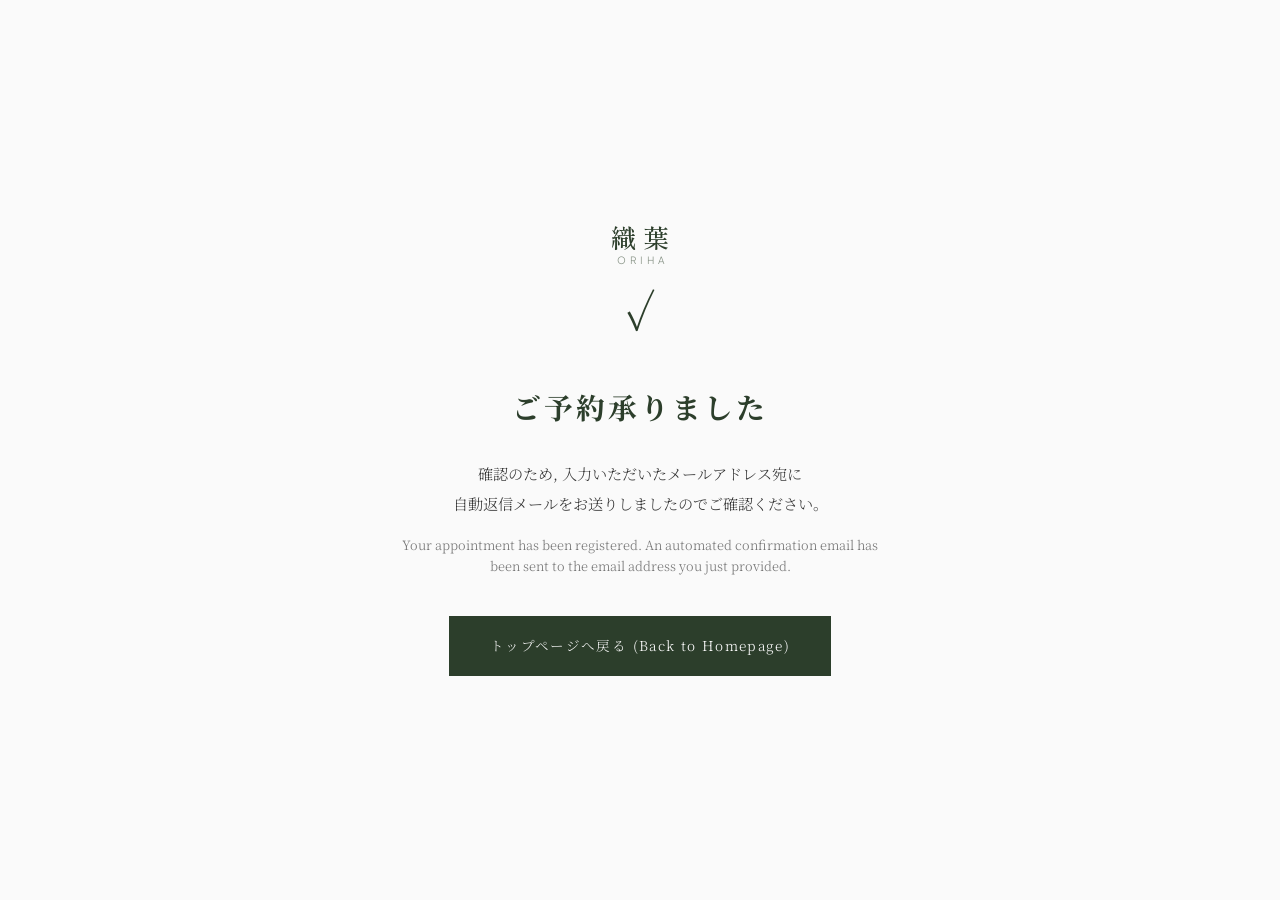
==== thanks.html @ b73971f9 "Add files via upload" ====
<!DOCTYPE html>
<html lang="ja">

<head>
    <meta charset="UTF-8">
    <meta name="viewport" content="width=device-width, initial-scale=1.0">
    <title>ご予約ありがとうございます | 織葉 ORIHA </title>
    <link rel="stylesheet" href="style.css">
    <link rel="preconnect" href="https://fonts.googleapis.com">
    <link rel="preconnect" href="https://fonts.gstatic.com" crossorigin>
    <link
        href="https://fonts.googleapis.com/css2?family=Noto+Serif+JP:wght@300;400;500&family=Shippori+Mincho:wght@400;500;600&family=Cormorant+Garamond:ital,wght@0,300;0,400;1,300&family=Plus+Jakarta+Sans:wght@300;400&display=swap"
        rel="stylesheet">
</head>

<body>

    <div class="thanks-container">
        <div class="brand-logo">
            <span class="logo-kanji">織葉</span>
            <span class="logo-romaji">ORIHA</span>
        </div>
        <div class="thanks-content">
            <!-- Biểu tượng xác nhận hoặc Logo nhỏ của Atelier nếu muốn -->
            <div class="thanks-icon">✓</div>

            <h2>ご予約承りました</h2>
            <p class="thanks-text">
                <!-- ご予約を受け付けいたしました。<br> -->
                確認のため, 入力いただいたメールアドレス宛に<br>
                自動返信メールをお送りしましたのでご確認ください。
            </p>
            <p class="thanks-subtext">
                Your appointment has been registered. An automated confirmation email has been sent to the email address
                you just provided.
                <!-- Hệ thống đã ghi nhận lịch hẹn của bạn. Một email xác nhận tự động đã được gửi đến địa chỉ email bạn vừa cung cấp. -->
            </p>

            <!-- 🌟 Nút bấm quay trở lại trang chủ -->
            <a href="index.html" class="back-home-btn">トップページへ戻る (Back to Homepage)</a>
        </div>
    </div>
</body>

</html>
---- style.css ----
@charset "UTF-8";

:root {
    --cream: #FAFAFA;
    --cream-warm: #F2EDE6;
    --green-deep: #2C3E2B;
    --green-mid: #3d5c3a;
    --green-light: #c8d8c4;
    --green-pale: #e8f0e6;
    --gold: #9A7B4F;
    --text-dark: #1a2218;
    --text-mid: #4a5c48;
    --text-light: #7a8f78;
    --border: rgba(44, 62, 43, 0.15);
}

* {
    margin: 0;
    padding: 0;
    box-sizing: border-box;
}

html {
    scroll-behavior: smooth;
}

body {
    background: var(--cream);
    color: var(--text-dark);
    font-family: 'Noto Serif JP', serif;
    font-weight: 300;
    line-height: 1.9;
    overflow-x: hidden;
}

/* ── FADE-IN ANIMATION ── */
.fade-up {
    opacity: 0;
    transform: translateY(30px);
    transition: opacity 0.9s cubic-bezier(0.22, 1, 0.36, 1), transform 0.9s cubic-bezier(0.22, 1, 0.36, 1);
}

.fade-up.visible {
    opacity: 1;
    transform: translateY(0);
}

.fade-up.delay-1 {
    transition-delay: 0.15s;
}

.fade-up.delay-2 {
    transition-delay: 0.30s;
}

.fade-up.delay-3 {
    transition-delay: 0.45s;
}

.fade-up.delay-4 {
    transition-delay: 0.60s;
}

/* ── NAV ── */
nav {
    position: fixed;
    top: 0;
    width: 100%;
    z-index: 100;
    padding: 1.4rem 3rem;
    display: flex;
    justify-content: space-between;
    align-items: center;
    background: rgba(250, 250, 250, 0.88);
    backdrop-filter: blur(12px);
    border-bottom: 0.5px solid var(--border);
    transition: padding 0.4s;
}

nav.scrolled {
    padding: 1rem 5rem;
}

/* .nav-logo {
    font-family: 'Shippori Mincho', serif;
    font-size: 1.4rem;
    font-weight: 600;
    color: var(--green-deep);
    letter-spacing: 0.15em;
    text-decoration: none;
} */
nav a {
    text-decoration: none;
}

.brand-logo {
    display: flex;
    flex-direction: column;
    /* Xếp chữ Kanji ở trên, chữ Romaji ở dưới */
    align-items: center;
    line-height: 1;
}

.logo-kanji {
    font-family: 'Shippori Mincho', serif;
    font-size: 26px;
    font-weight: 500;
    color: var(--green-deep);
    letter-spacing: 0.25em;
    /* Khoảng cách giữa các chữ rộng ra tạo sự sang trọng */
    margin-right: -0.25em;
    /* Bù trừ khoảng trống của chữ cuối cùng để căn giữa chuẩn */
}

.logo-romaji {
    font-family: 'Plus Jakarta Sans', sans-serif;
    font-size: 10px;
    font-weight: 300;
    color: var(--text-mid);
    letter-spacing: 0.4em;
    /* Chữ tiếng Anh kéo giãn rộng để tạo nét hiện đại */
    margin-top: 5px;
    opacity: 0.7;
    margin-right: -0.4em;
}

.nav-links {
    display: flex;
    gap: 2.5rem;
    list-style: none;
}

.nav-links a {
    font-family: 'Noto Serif JP', serif;
    font-size: 0.78rem;
    font-weight: 400;
    color: var(--text-mid);
    text-decoration: none;
    letter-spacing: 0.12em;
    transition: color 0.3s;
    position: relative;
}

.nav-links a:hover {
    color: var(--green-deep);
}

.nav-links a::after {
    content: '';
    position: absolute;
    bottom: -5px;
    left: 0;
    width: 0;
    height: 0.5px;
    background-color: var(--gold);
    transition: 0.3s;
}


.nav-links a:hover::after {
    width: 100%;
}

/* ── HERO ── */
#hero {
    min-height: 100vh;
    display: grid;
    grid-template-columns: 1fr 1fr;
    background: var(--cream-warm);
    position: relative;
    overflow: hidden;
}

.hero-image-side {
    position: relative;
    background: linear-gradient(160deg, #d6dfd4 0%, #b8cdb5 40%, #2C3E2B 100%);
    overflow: hidden;
}

.hero-image-placeholder {
    position: absolute;
    inset: 0;
    display: flex;
    align-items: center;
    justify-content: center;
}

.hero-silk-shape {
    width: 280px;
    height: 480px;
    background: linear-gradient(140deg, rgba(255, 255, 255, 0.55) 0%, rgba(200, 216, 196, 0.4) 50%, rgba(255, 255, 255, 0.2) 100%);
    border-radius: 40% 60% 55% 45% / 60% 40% 60% 40%;
    position: absolute;
    top: 50%;
    left: 50%;
    transform: translate(-50%, -52%);
    backdrop-filter: blur(2px);
}

.hero-texture {
    position: absolute;
    inset: 0;
    background: repeating-linear-gradient(90deg,
            transparent,
            transparent 3px,
            rgba(255, 255, 255, 0.04) 3px,
            rgba(255, 255, 255, 0.04) 4px), repeating-linear-gradient(0deg,
            transparent,
            transparent 3px,
            rgba(255, 255, 255, 0.03) 3px,
            rgba(255, 255, 255, 0.03) 4px);
}

.hero-decorative-text {
    position: absolute;
    bottom: 3rem;
    left: 2rem;
    font-family: 'Cormorant Garamond', serif;
    font-style: italic;
    font-size: 0.85rem;
    color: rgba(255, 255, 255, 0.6);
    letter-spacing: 0.18em;
    writing-mode: vertical-rl;
    text-orientation: mixed;
}

.hero-content {
    text-align: center;
    /* display: flex;
    flex-direction: column;
    justify-content: center;
    align-items: center; */
    padding: 8rem 5rem 6rem 4.5rem;
}

.hero-eyebrow {
    font-family: 'Cormorant Garamond', serif;
    font-size: 0.8rem;
    letter-spacing: 0.35em;
    color: var(--gold);
    margin-bottom: 2rem;
    text-transform: uppercase;
}

.hero-title {
    font-family: 'Shippori Mincho', serif;
    font-size: clamp(3.5rem, 5.5vw, 6rem);
    font-weight: 600;
    color: var(--green-deep);
    line-height: 1.1;
    letter-spacing: 0.05em;
    margin-bottom: 2.5rem;
}

.hero-tagline {
    font-family: 'Shippori Mincho', serif;
    font-size: 1.15rem;
    font-weight: 500;
    color: var(--text-mid);
    letter-spacing: 0.25em;
    margin-bottom: 1.2rem;
    position: relative;
    padding-left: 1.5rem;
}

.hero-title::after {
    content: '';
    position: absolute;
    bottom: -2rem;
    left: 50%;
    transform: translateX(-50%);
    width: 6rem;
    height: 0.5px;
    background: var(--gold);
}

.hero-sub {
    font-size: 0.82rem;
    color: var(--text-light);
    letter-spacing: 0.1em;
    margin-bottom: 3.5rem;
    line-height: 2;
}

.hero-cta {
    display: inline-flex;
    align-items: center;
    gap: 1rem;
    background: var(--green-deep);
    color: var(--cream);
    text-decoration: none;
    font-family: 'Noto Serif JP', serif;
    font-size: 0.8rem;
    letter-spacing: 0.18em;
    padding: 1rem 2.2rem;
    border: 1px solid var(--green-deep);
    transition: all 0.3;
    align-self: flex-start;
}

.hero-cta:hover {
    background: transparent;
    color: var(--green-deep);
}

.hero-cta-arrow {
    font-size: 1.1rem;
    transition: transform 0.3s;
}

.hero-cta:hover .hero-cta-arrow {
    transform: translateX(5px);
}

.hero-scroll-hint {
    position: absolute;
    bottom: 2.5rem;
    right: 4rem;
    display: flex;
    flex-direction: column;
    align-items: center;
    gap: 0.5rem;
    font-size: 0.65rem;
    letter-spacing: 0.2em;
    color: var(--text-light);
    text-transform: uppercase;
}

.scroll-line {
    width: 0.5px;
    height: 60px;
    background: linear-gradient(to bottom, var(--gold), transparent);
    animation: scrollAnim 2s ease-in-out infinite;
}

@keyframes scrollAnim {
    0% {
        transform: scaleY(0);
        transform-origin: top;
    }

    50% {
        transform: scaleY(1);
        transform-origin: top;
    }

    51% {
        transform: scaleY(1);
        transform-origin: bottom;
    }

    100% {
        transform: scaleY(0);
        transform-origin: bottom;
    }
}

/* ── SECTION SHARED ── */
section {
    padding: 7rem 0;
}

.section-inner {
    max-width: 1100px;
    margin: 0 auto;
    padding: 0 3rem;
}

.section-label {
    font-family: 'Cormorant Garamond', serif;
    font-size: 0.78rem;
    font-style: italic;
    letter-spacing: 0.3em;
    color: var(--gold);
    margin-bottom: 1.5rem;
    display: flex;
    align-items: center;
    gap: 1rem;
}

.section-label::after {
    content: '';
    flex: 1;
    max-width: 60px;
    height: 0.5px;
    background: var(--gold);
    opacity: 0.6;
}

.section-title {
    font-family: 'Shippori Mincho', serif;
    font-size: clamp(1.8rem, 3vw, 2.6rem);
    font-weight: 500;
    color: var(--green-deep);
    letter-spacing: 0.08em;
    line-height: 1.4;
    margin-bottom: 2rem;
}

/* ── ABOUT ── */
#about {
    background: var(--green-deep);
    color: var(--cream);
}

#about .section-inner {
    display: grid;
    grid-template-columns: 1fr 1fr;
    gap: 6rem;
    align-items: center;
}

#about .section-label {
    color: var(--green-light);
}

#about .section-label::after {
    background: var(--green-light);
}

#about .section-title {
    color: var(--cream);
}

.about-text {
    font-size: 0.9rem;
    line-height: 2.2;
    color: rgba(250, 250, 250, 0.78);
    letter-spacing: 0.05em;
}

.about-text p+p {
    margin-top: 1.2em;
}

.about-visual {
    position: relative;
}

.about-frame {
    aspect-ratio: 3/4;
    background: linear-gradient(140deg, var(--green-mid) 0%, #1a2a19 100%);
    position: relative;
    overflow: hidden;
}

.about-frame-inner {
    position: absolute;
    inset: 1.5rem;
    border: 0.5px solid rgba(200, 216, 196, 0.25);
}

.about-frame-decoration {
    position: absolute;
    bottom: -1.5rem;
    right: -1.5rem;
    width: 120px;
    height: 120px;
    border: 0.5px solid var(--gold);
    opacity: 0.4;
}

.about-quote {
    position: absolute;
    bottom: 3rem;
    left: 3rem;
    right: 3rem;
    font-family: 'Shippori Mincho', serif;
    font-size: 1.1rem;
    color: rgba(255, 255, 255, 0.65);
    letter-spacing: 0.15em;
    line-height: 2;
}

.about-stat {
    margin-top: 2.5rem;
    display: flex;
    gap: 2rem;
}

.stat-item {
    border-top: 0.5px solid rgba(200, 216, 196, 0.3);
    padding-top: 1rem;
}

.stat-number {
    font-family: 'Cormorant Garamond', serif;
    font-size: 2.2rem;
    color: var(--green-light);
    line-height: 1;
}

.stat-label {
    font-size: 0.72rem;
    color: rgba(255, 255, 255, 0.45);
    letter-spacing: 0.15em;
    margin-top: 0.3rem;
}

/* ── COLLECTION ── */
#collection {
    background: var(--cream-warm);
}

#collection .section-inner>.section-label,
#collection .section-inner>.section-title {
    max-width: 600px;
}

.collection-header {
    display: flex;
    justify-content: space-between;
    align-items: flex-end;
    margin-bottom: 4rem;
}

.collection-note {
    font-size: 0.78rem;
    color: var(--text-light);
    letter-spacing: 0.1em;
    text-align: right;
    line-height: 2;
}

.gallery {
    display: grid;
    grid-template-columns: 1.2fr 0.9fr 0.9fr;
    gap: 1.5rem;
}

.gallery-item {
    cursor: pointer;
    /* group: true; */
}

.gallery-image {
    aspect-ratio: 2/3;
    position: relative;
    overflow: hidden;
    background: var(--green-pale);
    margin-bottom: 1.2rem;
}

.gallery-item:first-child .gallery-image {
    aspect-ratio: 3/4;
}

.gallery-image-bg {
    position: absolute;
    inset: 0;
    transition: transform 0.8s cubic-bezier(0.22, 1, 0.36, 1);
}

.gallery-item:hover .gallery-image-bg {
    transform: scale(1.04);
}

.gallery-img-1 .gallery-image-bg {
    background: linear-gradient(145deg, #c8d8c4 0%, #8aaa85 35%, #2C3E2B 100%);
}

.gallery-img-2 .gallery-image-bg {
    background: linear-gradient(160deg, #e8ede5 0%, #c0cfc2 50%, #3d5c3a 100%);
}

.gallery-img-3 .gallery-image-bg {
    background: linear-gradient(155deg, #d4d8cc 0%, #6e7a6a 50%, #2C3E2B 100%);
}

.gallery-silk-drape {
    position: absolute;
    inset: 0;
    background: linear-gradient(200deg,
            rgba(255, 255, 255, 0.45) 0%,
            rgba(255, 255, 255, 0) 40%,
            rgba(255, 255, 255, 0.15) 100%);
}

.gallery-overlay {
    position: absolute;
    inset: 0;
    background: rgba(44, 62, 43, 0);
    transition: background 0.5s;
    display: flex;
    align-items: flex-end;
    padding: 1.5rem;
}

.gallery-item:hover .gallery-overlay {
    background: rgba(44, 62, 43, 0.18);
}

.gallery-tag {
    font-family: 'Cormorant Garamond', serif;
    font-size: 0.72rem;
    letter-spacing: 0.25em;
    color: var(--cream);
    background: var(--green-deep);
    padding: 0.3rem 0.8rem;
    opacity: 0;
    transform: translateY(8px);
    transition: all 0.4s;
}

.gallery-item:hover .gallery-tag {
    opacity: 1;
    transform: translateY(0);
}

.gallery-item-name {
    font-family: 'Shippori Mincho', serif;
    font-size: 1rem;
    font-weight: 500;
    color: var(--green-deep);
    letter-spacing: 0.12em;
    margin-bottom: 0.4rem;
}

.gallery-item-desc {
    font-size: 0.75rem;
    color: var(--text-light);
    letter-spacing: 0.08em;
    line-height: 1.8;
}

/* ── RESERVATION ── */
#reservation {
    background: var(--cream);
    border-top: 0.5px solid var(--border);
}

#reservation .section-inner {
    max-width: 780px;
}

.reservation-note {
    font-size: 0.8rem;
    color: var(--text-light);
    letter-spacing: 0.1em;
    line-height: 2;
    margin-bottom: 3rem;
    padding: 1.2rem 1.8rem;
    border-left: 2px solid var(--gold);
    background: rgba(154, 123, 79, 0.04);
}

/* .reservation-availability {
    display: flex;
    gap: 0.8rem;
    margin-bottom: 3rem;
}

.avail-chip {
    font-size: 0.72rem;
    letter-spacing: 0.12em;
    padding: 0.35rem 1rem;
    border: 0.5px solid var(--green-light);
    color: var(--text-mid);
}

.avail-chip.full {
    border-color: rgba(44, 62, 43, 0.2);
    color: var(--text-light);
    text-decoration: line-through;
} */
.form-field input::placeholder,
.form-field textarea::placeholder {
    opacity: 0.5;
}

.form-field::-webkit-input-placeholder {
    opacity: 1;
}

.form-grid {
    display: grid;
    grid-template-columns: 1fr 1fr;
    gap: 1.5rem 2rem;
    margin-bottom: 1.5rem;
}

.form-field {
    display: flex;
    flex-direction: column;
    gap: 0.5rem;
}


.time-slots-container {
    display: flex;
    justify-content: space-between;
    align-items: end;
    padding: 0.8rem 0;

}

.time-slot-btn {
    display: flex;
    align-items: center;
}

.time-slot-btn input[type="radio"] {
    cursor: pointer;
    /* border-radius: 50%; */
    transform: scale(0.7);
}

.form-field input[type="radio"]:focus {
    background-color: var(--green-deep);
}

input[type="radio"]:checked {
    background-color: #233926;
    box-shadow: inset 0 0 0 8px var(--cream-warm)
}

.time-slot-btn span {
    font-size: 0.8rem;
    cursor: pointer;
    transition: all 0.4s cubic-bezier(0.22, 1, 0.36, 1);
}

.time-slot-btn:hover span {
    color: var(--text-dark);
    font-weight: bold;
    font-size: 0.85rem;

}

.time-slot-btn input[type="radio"]:checked+span {
    color: var(--text-dark);
    font-weight: bold;
    font-size: 0.9rem;

}


.form-field.full-width {
    grid-column: 1 / -1;
}

.form-field label {
    font-size: 0.72rem;
    letter-spacing: 0.2em;
    color: var(--text-mid);
    text-transform: uppercase;
}

.form-field input,
/* .form-field select, */
.form-field textarea {
    font-family: 'Noto Serif JP', serif;
    font-size: 0.9rem;
    color: var(--text-dark);
    background: var(--cream-warm);
    border: 0.5px solid rgba(44, 62, 43, 0.25);
    border-radius: 0;
    padding: 0.8rem 1rem;
    outline: none;
    transition: border-color 0.3s, background 0.3s;
    appearance: none;
    -webkit-appearance: none;
}

/* .form-field select {
    background-image: url("data:image/svg+xml,%3Csvg xmlns='http://www.w3.org/2000/svg' width='12' height='7'%3E%3Cpath d='M0 0l6 7 6-7z' fill='%232C3E2B' opacity='0.5'/%3E%3C/svg%3E");
    background-repeat: no-repeat;
    background-position: right 1rem center;
    padding-right: 2.5rem;
    cursor: pointer;
} */

.form-field input:focus,
/* .form-field select:focus, */
.form-field textarea:focus {
    border-color: var(--green-deep);
    background: var(--cream);
}

.form-field textarea {
    min-height: 100px;
    resize: vertical;
    line-height: 1.8;
}

/* 1. Trạng thái khi ô chọn giờ bị ĐẦY (Có class .is-full) */
.time-slot-btn.is-full input {
    cursor: not-allowed;
}

.time-slot-btn.is-full span {
    opacity: 0.3;
    /* Làm mờ hẳn cụm nút giờ */
    color: #a39e93;
    /* Đổi chữ sang màu xám nhạt */
    border-color: rgba(181, 176, 163, 0.3);
    /* Làm mờ đường viền vuông/tròn */
    cursor: not-allowed;
    /* Đổi con trỏ chuột thành hình biển cấm */
    position: relative;
    /* Làm gốc tọa độ để vẽ đường gạch chéo */
    overflow: hidden;
    /* Cắt gọn các góc thừa của đường gạch chéo */
}

/* 2. Vẽ đường gạch chéo tinh tế xuyên qua ô để báo Hết chỗ */
.time-slot-btn.is-full span::after {
    content: "";
    position: absolute;
    top: 50%;
    left: 0;
    width: 100%;
    height: 1px;
    /* Độ mảnh của đường gạch */
    background-color: #b5b0a3;
    /* Màu đường gạch trùng màu viền */

    /* Xoay nghiêng đường thẳng để tạo thành vệt gạch chéo sắc nét */
    transform: rotate(-15deg);
    transform-origin: center;
}

/* 3. Vô hiệu hóa hiệu ứng Hover chuột khi ca giờ đã đầy */
.time-slot-btn.is-full:hover span {
    /* background-color: #f1ede6; */
    /* Giữ nguyên màu nền kem ban đầu */
    /* border-color: rgba(181, 176, 163, 0.3); */
    color: #a39e93;
    font-weight: normal;
    font-size: 0.8rem;
}

.form-footer {
    display: flex;
    justify-content: space-between;
    align-items: center;
    margin-top: 2rem;
}

.form-privacy {
    font-size: 0.7rem;
    color: var(--text-light);
    letter-spacing: 0.05em;
}

.form-submit {
    font-family: 'Noto Serif JP', serif;
    font-size: 0.8rem;
    letter-spacing: 0.2em;
    color: var(--cream);
    background: var(--green-deep);
    border: none;
    padding: 1rem 3rem;
    cursor: pointer;
    transition: all 0.4s;
    display: flex;
    align-items: center;
    gap: 0.8rem;
}

.form-submit:hover {
    background: var(--green-mid);
}

.form-submit:active {
    transform: scale(0.98);
}

/* ── FOOTER ── */
footer {
    background: var(--text-dark);
    color: rgba(255, 255, 255, 0.5);
    padding: 3.5rem 3rem;
    font-size: 0.75rem;
    letter-spacing: 0.1em;
    /* display: flex;
    justify-content: space-between;
    align-items: center; */
    text-align: center;
}

/* .footer-logo {
    font-family: 'Shippori Mincho', serif;
    font-size: 1.6rem;
    font-weight: 600;
    color: rgba(255, 255, 255, 0.85);
    letter-spacing: 0.15em;
} */

/* .footer-info {
    line-height: 2.2;
    text-align: right;
} */

/* ── TOAST ── */
/* .toast {
    position: fixed;
    bottom: 2rem;
    left: 50%;
    transform: translateX(-50%) translateY(150px);
    background: var(--green-deep);
    color: var(--cream);
    padding: 1rem 2rem;
    font-family: 'Noto Serif JP', serif;
    font-size: 0.82rem;
    letter-spacing: 0.12em;
    transition: transform 0.5s cubic-bezier(0.22, 1, 0.36, 1);
    z-index: 999;
}

.toast.show {
    transform: translateX(-50%) translateY(-200);
} */

/* ── RESPONSIVE ── */
@media (max-width: 900px) {
    nav {
        padding: 1.2rem 1.8rem;
    }

    .nav-links {
        gap: 1.8rem;
    }

    #hero {
        grid-template-columns: 1fr;
        padding-top: 5rem;
    }

    .hero-image-side {
        height: 55vw;
        min-height: 260px;
    }

    .hero-content {
        padding: 4rem 2rem 3rem;
    }

    .hero-scroll-hint {
        display: none;
    }

    #about .section-inner {
        grid-template-columns: 1fr;
        gap: 3rem;
    }

    .about-visual {
        display: none;
    }

    .about-stat {
        gap: 3rem;
    }


    .collection-header {
        flex-direction: column;
        align-items: flex-start;
        gap: 1rem;
    }

    .gallery {
        grid-template-columns: 1fr;
        gap: 2.5rem;
    }

    .gallery-item:first-child .gallery-image {
        aspect-ratio: 4/3;
    }

    .gallery-image {
        aspect-ratio: 4/3 !important;
    }

    .form-grid {
        grid-template-columns: 1fr;
    }

    /* footer {
        flex-direction: column;
        gap: 1.5rem;
        text-align: center;
    }

    .footer-info {
        text-align: center;
    } */
}

@media (max-width: 600px) {
    section {
        padding: 5rem 0;
    }

    .section-inner {
        padding: 0 1.5rem;
    }

    nav {
        padding: 1rem 1.5rem;
    }

    nav.scrolled {
        padding: 1rem 2rem;
    }

    .nav-links {
        gap: 1.2rem;
    }

    .nav-links a {
        font-size: 0.72rem;
    }

    #hero {
        padding-top: 4rem;
    }

    .hero-title {
        font-size: 3rem;
    }

    .about-stat {
        gap: 2.5rem;
    }

    .stat-number {
        font-size: 2rem;
    }

    .form-footer {
        flex-direction: column;
        gap: 1rem;
        align-items: flex-start;
    }


    .fade-up-sp.visible-sp {
        opacity: 1;
        transform: translateY(0);
    }
}

/* Khung chứa toàn màn hình trang cảm ơn */
.thanks-container {
    display: flex;
    flex-direction: column;
    justify-content: center;
    /* Căn giữa theo chiều rộng */
    align-items: center;
    /* Căn giữa theo chiều cao */
    min-height: 100vh;
    /* Chiếm trọn vẹn chiều cao màn hình */
    background-color: var(--cream);
    /* Sử dụng biến màu kem của bạn */
    padding: 2rem;
    box-sizing: border-box;
}

.thanks-content {
    text-align: center;
    /* Căn chữ ra chính giữa theo chiều rộng */
    max-width: 500px;
    font-family: 'Noto Serif JP', serif;
}

.thanks-icon {
    font-size: 3rem;
    color: var(--green-deep);
    /* Màu xanh rêu của bạn */
    margin-bottom: 1.5rem;
}

.thanks-content h2 {
    font-size: 1.8rem;
    color: var(--green-deep);
    margin-bottom: 1.5rem;
    letter-spacing: 0.1em;
}

.thanks-text {
    font-size: 0.95rem;
    line-height: 2;
    color: #333333;
    margin-bottom: 1rem;
}

.thanks-subtext {
    font-size: 0.8rem;
    line-height: 1.6;
    color: #777777;
    margin-bottom: 2.5rem;
}

/* 🚀 Thiết kế chiếc nút quay về trang chủ thanh lịch */
.back-home-btn {
    display: inline-block;
    background: var(--green-deep);
    color: var(--cream);
    padding: 1rem 2.5rem;
    font-size: 0.85rem;
    text-decoration: none;
    /* Xóa đường gạch chân mặc định của thẻ thẻ a */
    letter-spacing: 0.1em;
    transition: all 0.4s cubic-bezier(0.22, 1, 0.36, 1);
    border: 1px solid var(--green-deep);
}

/* Hiệu ứng mượt mà khi di chuột qua nút */
.back-home-btn:hover {
    background: transparent;
    color: var(--green-deep);
}
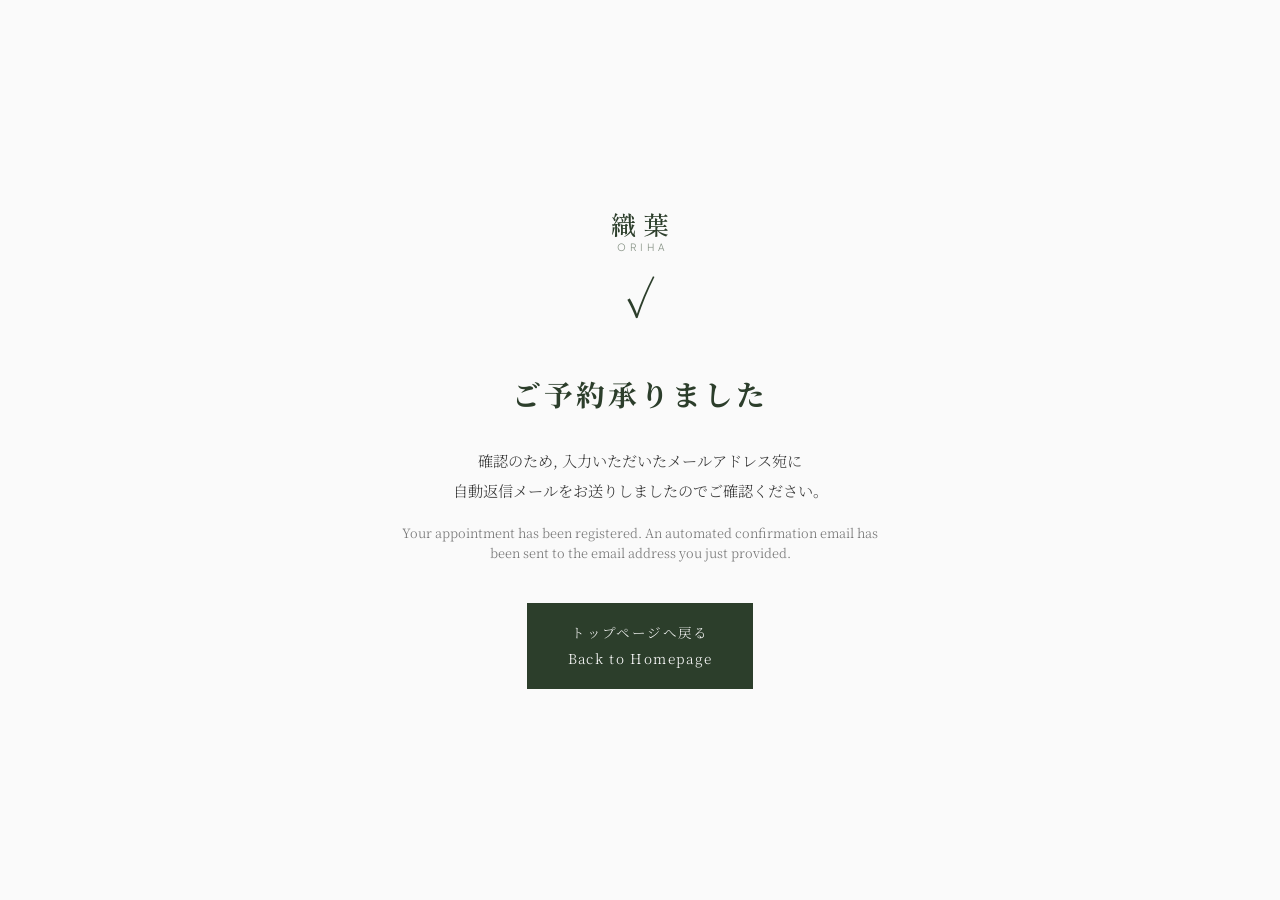
==== commit ed68687c: "Update thanks.html" ====
--- a/thanks.html
+++ b/thanks.html
@@ -37,9 +37,9 @@
             </p>
 
             <!-- 🌟 Nút bấm quay trở lại trang chủ -->
-            <a href="index.html" class="back-home-btn">トップページへ戻る (Back to Homepage)</a>
+            <a href="index.html" class="back-home-btn">トップページへ戻る<br>Back to Homepage</a>
         </div>
     </div>
 </body>
 
-</html>+</html>
